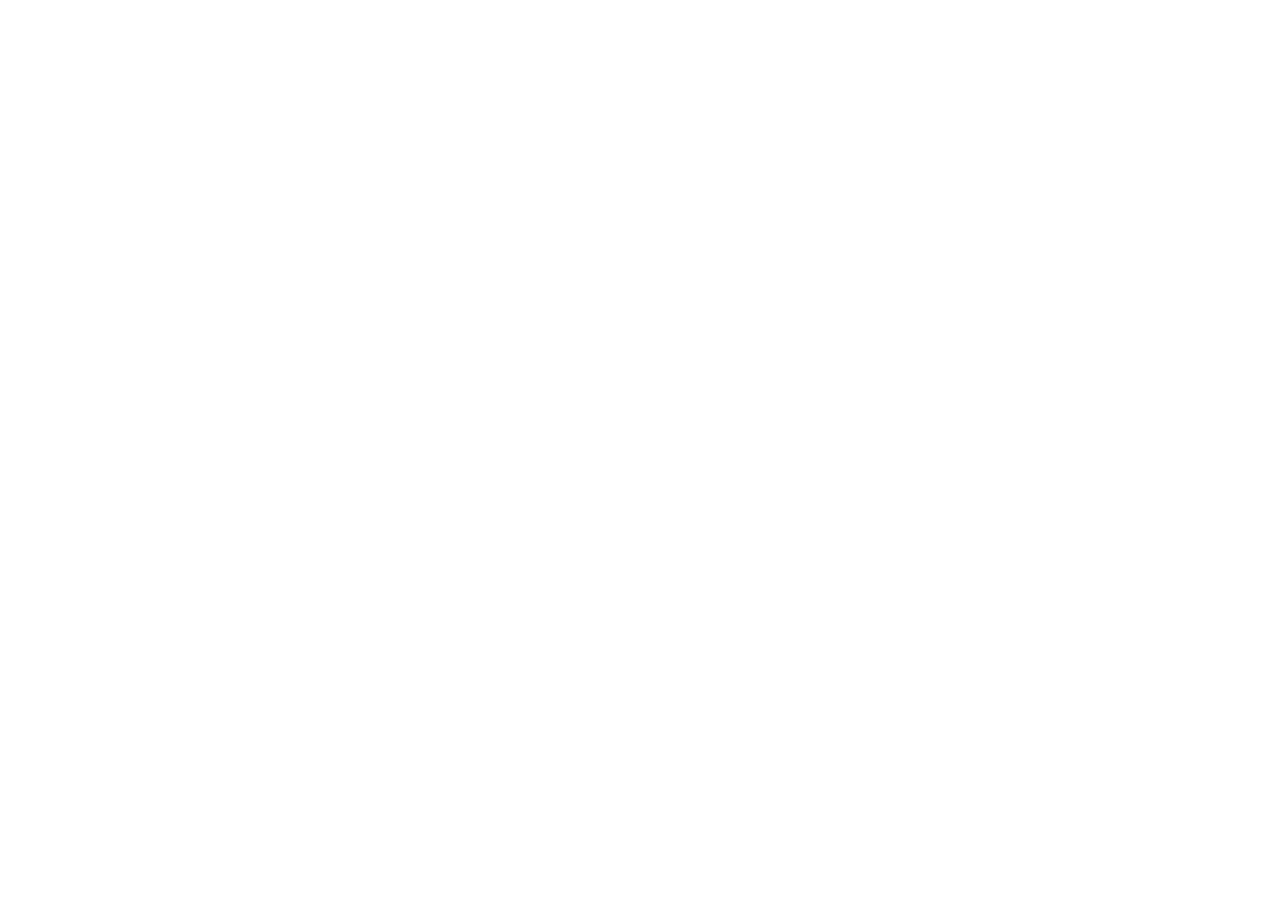
==== prototypes/minimal-filing-experience/index.html @ 875f262f "Add minimal filing experience prototype: prototypes/minimal-filing-experience/index.html" ====
<!doctype html>
<html lang="en">
<head>
  <meta charset="utf-8">
  <meta name="viewport" content="width=device-width, initial-scale=1">
  <title>Yeratta Form III — usability prototype</title>
  <link rel="stylesheet" href="styles.css">
</head>
<body>
  <div id="app"></div>
  <script src="app.js"></script>
</body>
</html>
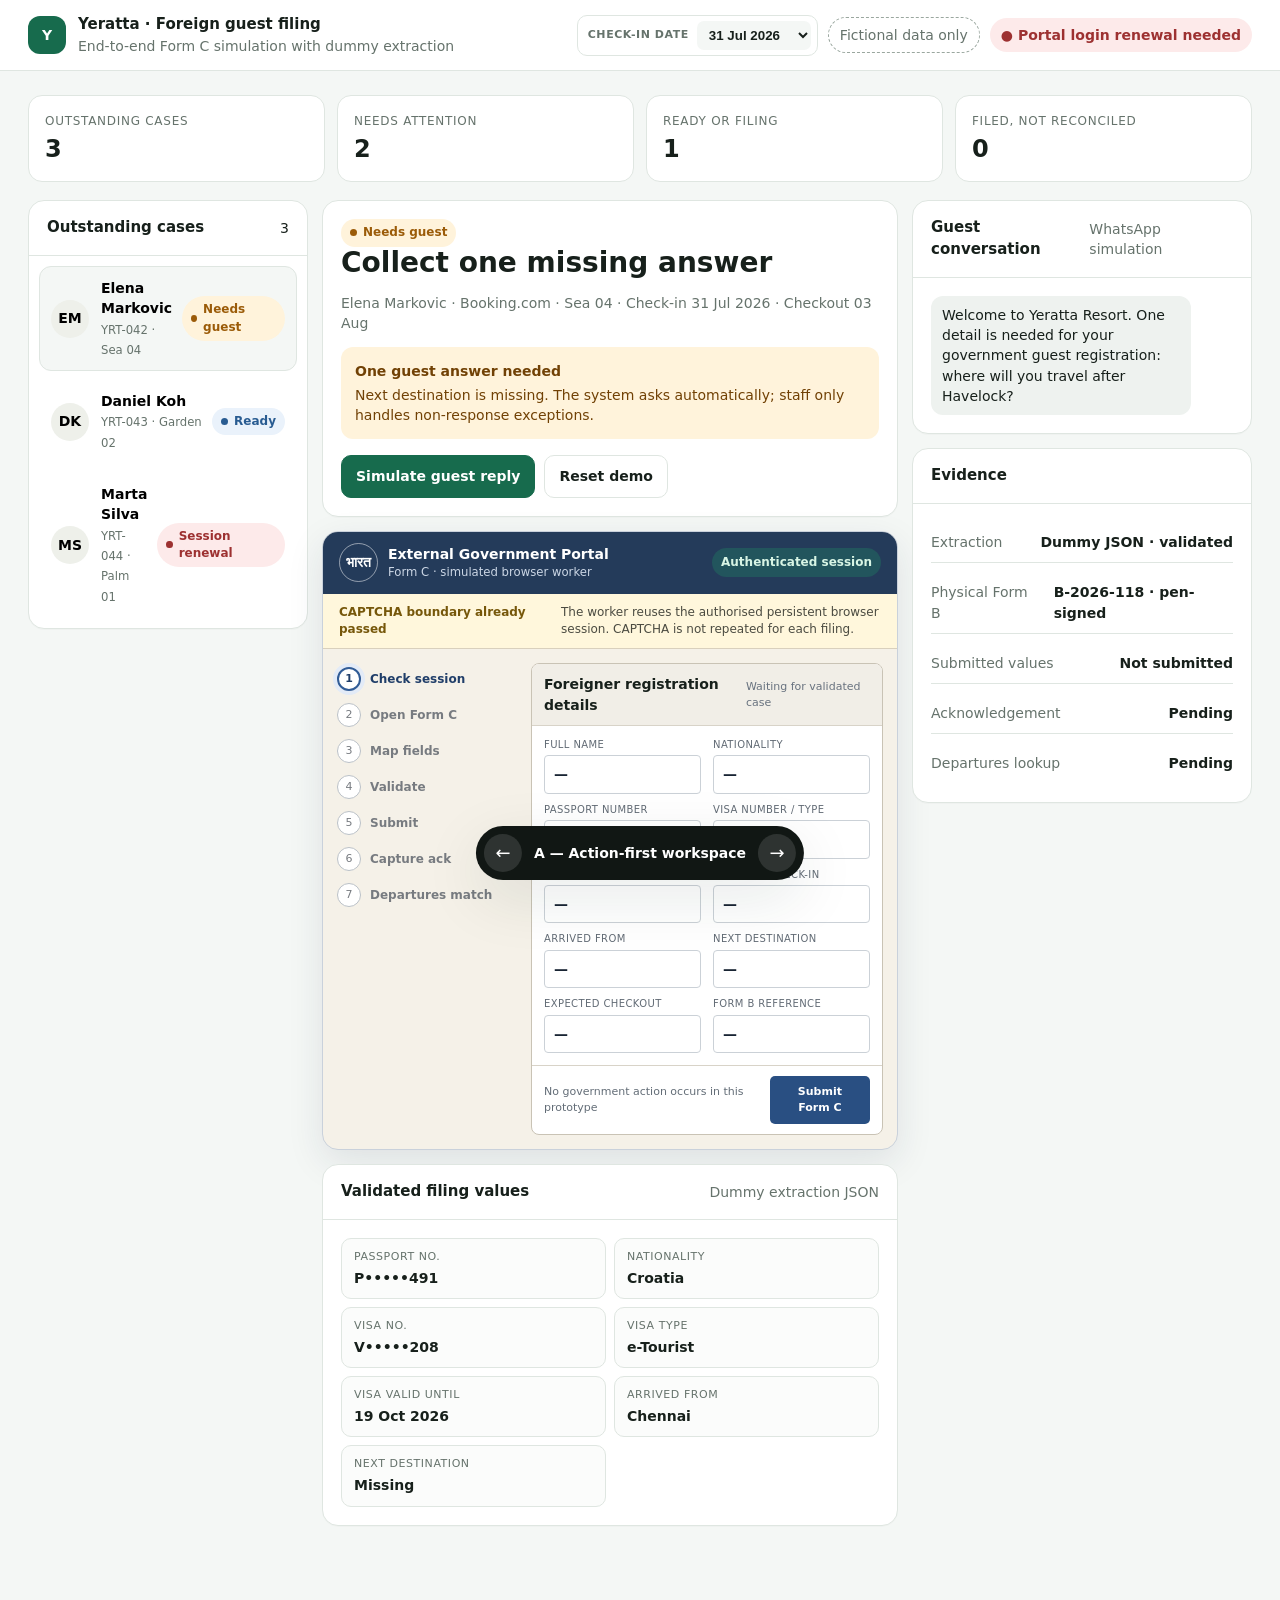
==== commit 4940c385: "Use Form C naming consistently in prototype" ====
--- a/prototypes/minimal-filing-experience/index.html
+++ b/prototypes/minimal-filing-experience/index.html
@@ -3,7 +3,7 @@
 <head>
   <meta charset="utf-8">
   <meta name="viewport" content="width=device-width, initial-scale=1">
-  <title>Yeratta Form III — usability prototype</title>
+  <title>Yeratta Form C — usability prototype</title>
   <link rel="stylesheet" href="styles.css">
 </head>
 <body>
@@ -11,4 +11,3 @@
   <script src="app.js"></script>
 </body>
 </html>
-
--- a/prototypes/minimal-filing-experience/styles.css
+++ b/prototypes/minimal-filing-experience/styles.css
@@ -0,0 +1,180 @@
+:root {
+  color-scheme: light;
+  --ink: #17201b;
+  --muted: #66736c;
+  --line: #dfe6e1;
+  --paper: #ffffff;
+  --wash: #f4f7f5;
+  --green: #176b4d;
+  --green-soft: #e7f4ed;
+  --amber: #9b5b08;
+  --amber-soft: #fff3db;
+  --red: #9d3131;
+  --red-soft: #fdeaea;
+  --blue: #285b91;
+  --blue-soft: #eaf2fb;
+  --shadow: 0 18px 60px rgba(22, 48, 35, .10);
+}
+
+* { box-sizing: border-box; }
+body { margin: 0; background: var(--wash); color: var(--ink); font: 14px/1.45 Inter, ui-sans-serif, system-ui, -apple-system, BlinkMacSystemFont, "Segoe UI", sans-serif; }
+button { font: inherit; }
+.shell { min-height: 100vh; padding-bottom: 88px; }
+.topbar { display: flex; align-items: center; justify-content: space-between; min-height: 68px; padding: 14px 28px; border-bottom: 1px solid var(--line); background: rgba(255,255,255,.93); position: sticky; top: 0; z-index: 5; backdrop-filter: blur(12px); }
+.brand { display: flex; align-items: center; gap: 12px; }
+.mark { width: 38px; height: 38px; display: grid; place-items: center; border-radius: 12px; background: var(--green); color: white; font-weight: 800; }
+.brand strong { display: block; font-size: 15px; }
+.brand span, .muted { color: var(--muted); }
+.top-actions { display: flex; gap: 10px; align-items: center; }
+.health { padding: 7px 11px; border-radius: 999px; color: var(--green); background: var(--green-soft); font-weight: 700; }
+.health.warning { color: var(--red); background: var(--red-soft); }
+.prototype-flag { padding: 7px 11px; border: 1px dashed #9aa79f; border-radius: 999px; color: var(--muted); }
+.date-filter { display: grid; grid-template-columns: auto auto; align-items: center; gap: 8px; padding: 5px 6px 5px 10px; border: 1px solid var(--line); border-radius: 10px; background: white; }
+.date-filter span { color: var(--muted); font-size: 11px; font-weight: 750; text-transform: uppercase; letter-spacing: .05em; }
+.date-filter select { border: 0; background: var(--wash); color: var(--ink); border-radius: 7px; padding: 6px 8px; font-weight: 750; cursor: pointer; }
+.page { max-width: 1500px; margin: 0 auto; padding: 24px 28px; }
+.summary { display: grid; grid-template-columns: repeat(4, minmax(0,1fr)); gap: 12px; margin-bottom: 18px; }
+.metric { background: var(--paper); border: 1px solid var(--line); border-radius: 14px; padding: 14px 16px; }
+.metric b { display: block; font-size: 24px; margin-top: 2px; }
+.metric span { color: var(--muted); font-size: 12px; text-transform: uppercase; letter-spacing: .06em; }
+.panel { background: var(--paper); border: 1px solid var(--line); border-radius: 16px; box-shadow: 0 1px 0 rgba(0,0,0,.02); }
+.panel-head { display: flex; justify-content: space-between; align-items: center; padding: 16px 18px; border-bottom: 1px solid var(--line); }
+.panel-head h2, .panel-head h3 { margin: 0; font-size: 15px; }
+.panel-body { padding: 18px; }
+.badge { display: inline-flex; align-items: center; gap: 6px; padding: 5px 9px; border-radius: 999px; font-size: 12px; font-weight: 750; }
+.badge.green { color: var(--green); background: var(--green-soft); }
+.badge.amber { color: var(--amber); background: var(--amber-soft); }
+.badge.red { color: var(--red); background: var(--red-soft); }
+.badge.blue { color: var(--blue); background: var(--blue-soft); }
+.dot { width: 7px; height: 7px; border-radius: 50%; background: currentColor; }
+.primary, .secondary, .ghost { border-radius: 10px; padding: 10px 14px; cursor: pointer; font-weight: 750; }
+.primary { border: 1px solid var(--green); background: var(--green); color: #fff; }
+.secondary { border: 1px solid var(--line); background: #fff; color: var(--ink); }
+.ghost { border: 0; background: transparent; color: var(--muted); }
+.primary:hover { background: #10583e; }
+.case-list { display: grid; gap: 8px; padding: 10px; }
+.case-row { width: 100%; display: grid; grid-template-columns: 40px 1fr auto; gap: 10px; align-items: center; text-align: left; border: 1px solid transparent; background: transparent; padding: 11px; border-radius: 12px; cursor: pointer; }
+.case-row:hover, .case-row.active { background: var(--wash); border-color: var(--line); }
+.avatar { width: 38px; height: 38px; display: grid; place-items: center; border-radius: 50%; background: #eef0ea; font-weight: 800; }
+.case-row strong { display: block; }
+.case-row small { color: var(--muted); }
+.kv { display: grid; grid-template-columns: 160px 1fr; gap: 10px 16px; margin: 0; }
+.kv dt { color: var(--muted); }
+.kv dd { margin: 0; font-weight: 650; }
+.field-grid { display: grid; grid-template-columns: repeat(2,minmax(0,1fr)); gap: 8px; }
+.field { padding: 10px 12px; border: 1px solid var(--line); border-radius: 10px; background: #fbfcfb; }
+.field span { display: block; color: var(--muted); font-size: 11px; text-transform: uppercase; letter-spacing: .05em; }
+.field b { display: block; margin-top: 3px; }
+.callout { padding: 14px; border-radius: 12px; margin: 14px 0; }
+.callout.amber { background: var(--amber-soft); color: #714105; }
+.callout.red { background: var(--red-soft); color: #7c2626; }
+.callout.green { background: var(--green-soft); color: #11543d; }
+.callout b { display: block; margin-bottom: 3px; }
+.chat { display: grid; gap: 9px; }
+.bubble { max-width: 86%; padding: 9px 11px; border-radius: 12px; }
+.bubble.system { background: #eef2ef; justify-self: start; }
+.bubble.guest { background: var(--green); color: white; justify-self: end; }
+.evidence { display: grid; gap: 9px; }
+.evidence-row { display: flex; justify-content: space-between; gap: 20px; padding: 10px 0; border-bottom: 1px solid var(--line); }
+.evidence-row:last-child { border-bottom: 0; }
+.evidence-row span { color: var(--muted); }
+.empty { display: grid; gap: 4px; padding: 20px; color: var(--muted); text-align: center; }
+.empty b { color: var(--ink); }
+.empty.large { min-height: 260px; place-content: center; }
+hr { border: 0; border-top: 1px solid var(--line); margin: 18px 0; }
+.variant-switcher { position: fixed; z-index: 20; left: 50%; bottom: 20px; transform: translateX(-50%); display: flex; align-items: center; gap: 12px; padding: 8px; border-radius: 999px; color: white; background: #111714; box-shadow: var(--shadow); }
+.variant-switcher button { width: 38px; height: 38px; border: 0; border-radius: 50%; color: white; background: rgba(255,255,255,.12); cursor: pointer; font-size: 18px; }
+.variant-label { min-width: 210px; text-align: center; font-weight: 750; }
+
+/* Variant A — action-first workspace */
+.workspace { display: grid; grid-template-columns: 280px minmax(500px,1fr) 340px; gap: 14px; align-items: start; }
+.workspace .stack { display: grid; gap: 14px; }
+.action-title { font-size: 28px; line-height: 1.15; margin: 0 0 8px; }
+.action-copy { color: var(--muted); max-width: 700px; }
+.button-row { display: flex; gap: 9px; margin-top: 16px; }
+
+/* Simulated government portal — an explicit external-system boundary */
+.gov-panel { overflow: hidden; border: 1px solid #c9d1db; border-radius: 16px; background: #f5f1e8; box-shadow: 0 12px 36px rgba(29,44,64,.10); }
+.gov-head { min-height: 62px; padding: 11px 16px; display: flex; justify-content: space-between; align-items: center; color: white; background: #243b5a; }
+.gov-head > div { display: flex; align-items: center; gap: 10px; }
+.gov-head b, .gov-head small { display: block; }
+.gov-head small { color: #cbd6e5; }
+.gov-seal { width: 39px; height: 39px; display: grid; place-items: center; border: 1px solid rgba(255,255,255,.5); border-radius: 50%; font-weight: 800; }
+.gov-session { padding: 6px 9px; border-radius: 999px; color: #d8f5e5; background: rgba(33,166,103,.24); font-size: 12px; font-weight: 800; }
+.gov-session.locked { color: #ffe0dd; background: rgba(205,62,54,.32); }
+.gov-boundary { display: grid; grid-template-columns: 210px 1fr; gap: 12px; padding: 10px 16px; border-bottom: 1px solid #d9d0bd; color: #4b4b41; background: #fff7dc; font-size: 12px; }
+.gov-boundary b { color: #76570a; }
+.gov-boundary.blocked { color: #712c29; background: #ffe9e6; }
+.gov-boundary.blocked b { color: #8f2923; }
+.gov-body { display: grid; grid-template-columns: 180px 1fr; gap: 14px; padding: 14px; }
+.gov-log { list-style: none; display: grid; align-content: start; gap: 4px; margin: 0; padding: 0; }
+.gov-log li { display: grid; grid-template-columns: 25px 1fr; align-items: center; gap: 8px; min-height: 32px; color: #777b80; font-size: 12px; }
+.gov-log li span { width: 24px; height: 24px; display: grid; place-items: center; border: 1px solid #bbc1c7; border-radius: 50%; background: #fff; font-size: 11px; }
+.gov-log li.done { color: var(--green); }
+.gov-log li.done span { border-color: var(--green); color: white; background: var(--green); }
+.gov-log li.active { color: #203e69; }
+.gov-log li.active span { border: 2px solid #315c96; box-shadow: 0 0 0 4px #e3ebf7; font-weight: 800; }
+.gov-form { overflow: hidden; border: 1px solid #c9c3b5; border-radius: 8px; background: white; }
+.gov-form.disabled { opacity: .55; }
+.gov-form-title { display: flex; justify-content: space-between; align-items: center; padding: 10px 12px; border-bottom: 1px solid #d8d3c8; background: #f1eee7; }
+.gov-form-title span { color: #68727f; font-size: 11px; }
+.gov-form-grid { display: grid; grid-template-columns: repeat(2,minmax(0,1fr)); gap: 9px 12px; padding: 12px; }
+.gov-form-grid label span { display: block; margin-bottom: 3px; color: #626b75; font-size: 10px; text-transform: uppercase; letter-spacing: .04em; }
+.gov-form-grid label div { min-height: 34px; padding: 8px 9px; border: 1px solid #cbd1d7; border-radius: 4px; color: #182433; background: #fff; font-weight: 650; }
+.gov-submit-row { display: flex; justify-content: space-between; align-items: center; gap: 12px; padding: 10px 12px; border-top: 1px solid #d8d3c8; color: #636d77; font-size: 11px; }
+.gov-submit-row button { border: 0; border-radius: 5px; padding: 8px 12px; color: white; background: #294f82; font-weight: 750; opacity: 1; }
+.portal-wrap { margin-top: 14px; }
+
+/* Variant B — chronological journey */
+.journey-head { display: flex; justify-content: space-between; align-items: end; margin-bottom: 18px; }
+.journey-head h1 { margin: 0; font-size: 30px; }
+.case-tabs { display: flex; gap: 8px; flex-wrap: wrap; }
+.case-tab { border: 1px solid var(--line); background: white; border-radius: 999px; padding: 8px 12px; cursor: pointer; }
+.case-tab.active { border-color: var(--green); box-shadow: 0 0 0 2px var(--green-soft); }
+.journey { display: grid; grid-template-columns: repeat(7,minmax(0,1fr)); gap: 0; padding: 18px; overflow-x: auto; }
+.step { position: relative; min-width: 150px; padding: 4px 16px 8px 0; }
+.step::before { content: ""; position: absolute; top: 16px; left: 24px; right: 0; height: 2px; background: var(--line); }
+.step:last-child::before { display: none; }
+.step-mark { position: relative; z-index: 1; width: 34px; height: 34px; display: grid; place-items: center; border-radius: 50%; border: 2px solid var(--line); background: white; font-weight: 800; }
+.step.done .step-mark { border-color: var(--green); background: var(--green); color: white; }
+.step.current .step-mark { border-color: var(--amber); color: var(--amber); box-shadow: 0 0 0 6px var(--amber-soft); }
+.step h3 { margin: 12px 0 4px; font-size: 13px; }
+.step p { margin: 0; color: var(--muted); font-size: 12px; }
+.journey-detail { display: grid; grid-template-columns: 1.3fr 1fr; gap: 14px; margin-top: 14px; }
+
+/* Variant C — exception-first board */
+.board-head h1 { margin: 0; font-size: 30px; }
+.board-head p { margin: 5px 0 18px; color: var(--muted); }
+.board { display: grid; grid-template-columns: repeat(3,minmax(0,1fr)); gap: 14px; align-items: start; }
+.lane { min-height: 320px; padding: 12px; border-radius: 16px; border: 1px solid var(--line); background: rgba(255,255,255,.55); }
+.lane-title { display: flex; justify-content: space-between; padding: 4px 4px 12px; font-weight: 800; }
+.case-card { background: white; border: 1px solid var(--line); border-radius: 13px; padding: 14px; margin-bottom: 10px; cursor: pointer; box-shadow: 0 4px 16px rgba(31,55,43,.05); }
+.case-card.active { outline: 2px solid var(--green); }
+.case-card h3 { margin: 8px 0 3px; }
+.case-card p { margin: 0; color: var(--muted); }
+.case-card footer { display: flex; justify-content: space-between; margin-top: 14px; padding-top: 10px; border-top: 1px solid var(--line); font-size: 12px; }
+.drawer { margin-top: 14px; display: grid; grid-template-columns: 1fr 1fr 1fr; gap: 14px; }
+
+@media (max-width: 1100px) {
+  .topbar { align-items: flex-start; gap: 12px; }
+  .top-actions { justify-content: flex-end; flex-wrap: wrap; }
+  .workspace { grid-template-columns: 240px 1fr; }
+  .workspace > .stack:last-child { grid-column: 1 / -1; grid-template-columns: 1fr 1fr; }
+  .board { grid-template-columns: 1fr; }
+  .drawer, .journey-detail { grid-template-columns: 1fr; }
+}
+
+@media (max-width: 760px) {
+  .topbar { position: static; display: grid; padding: 14px; }
+  .top-actions { justify-content: flex-start; }
+  .prototype-flag { display: none; }
+  .page { padding: 16px 14px; }
+  .summary { grid-template-columns: repeat(2,minmax(0,1fr)); }
+  .workspace { grid-template-columns: 1fr; }
+  .workspace > .stack:last-child { grid-column: auto; grid-template-columns: 1fr; }
+  .gov-body { grid-template-columns: 1fr; }
+  .gov-log { grid-template-columns: repeat(4,minmax(0,1fr)); }
+  .gov-log li { grid-template-columns: 24px 1fr; }
+  .gov-boundary, .gov-form-grid { grid-template-columns: 1fr; }
+  .journey-head { align-items: start; display: grid; gap: 12px; }
+}
